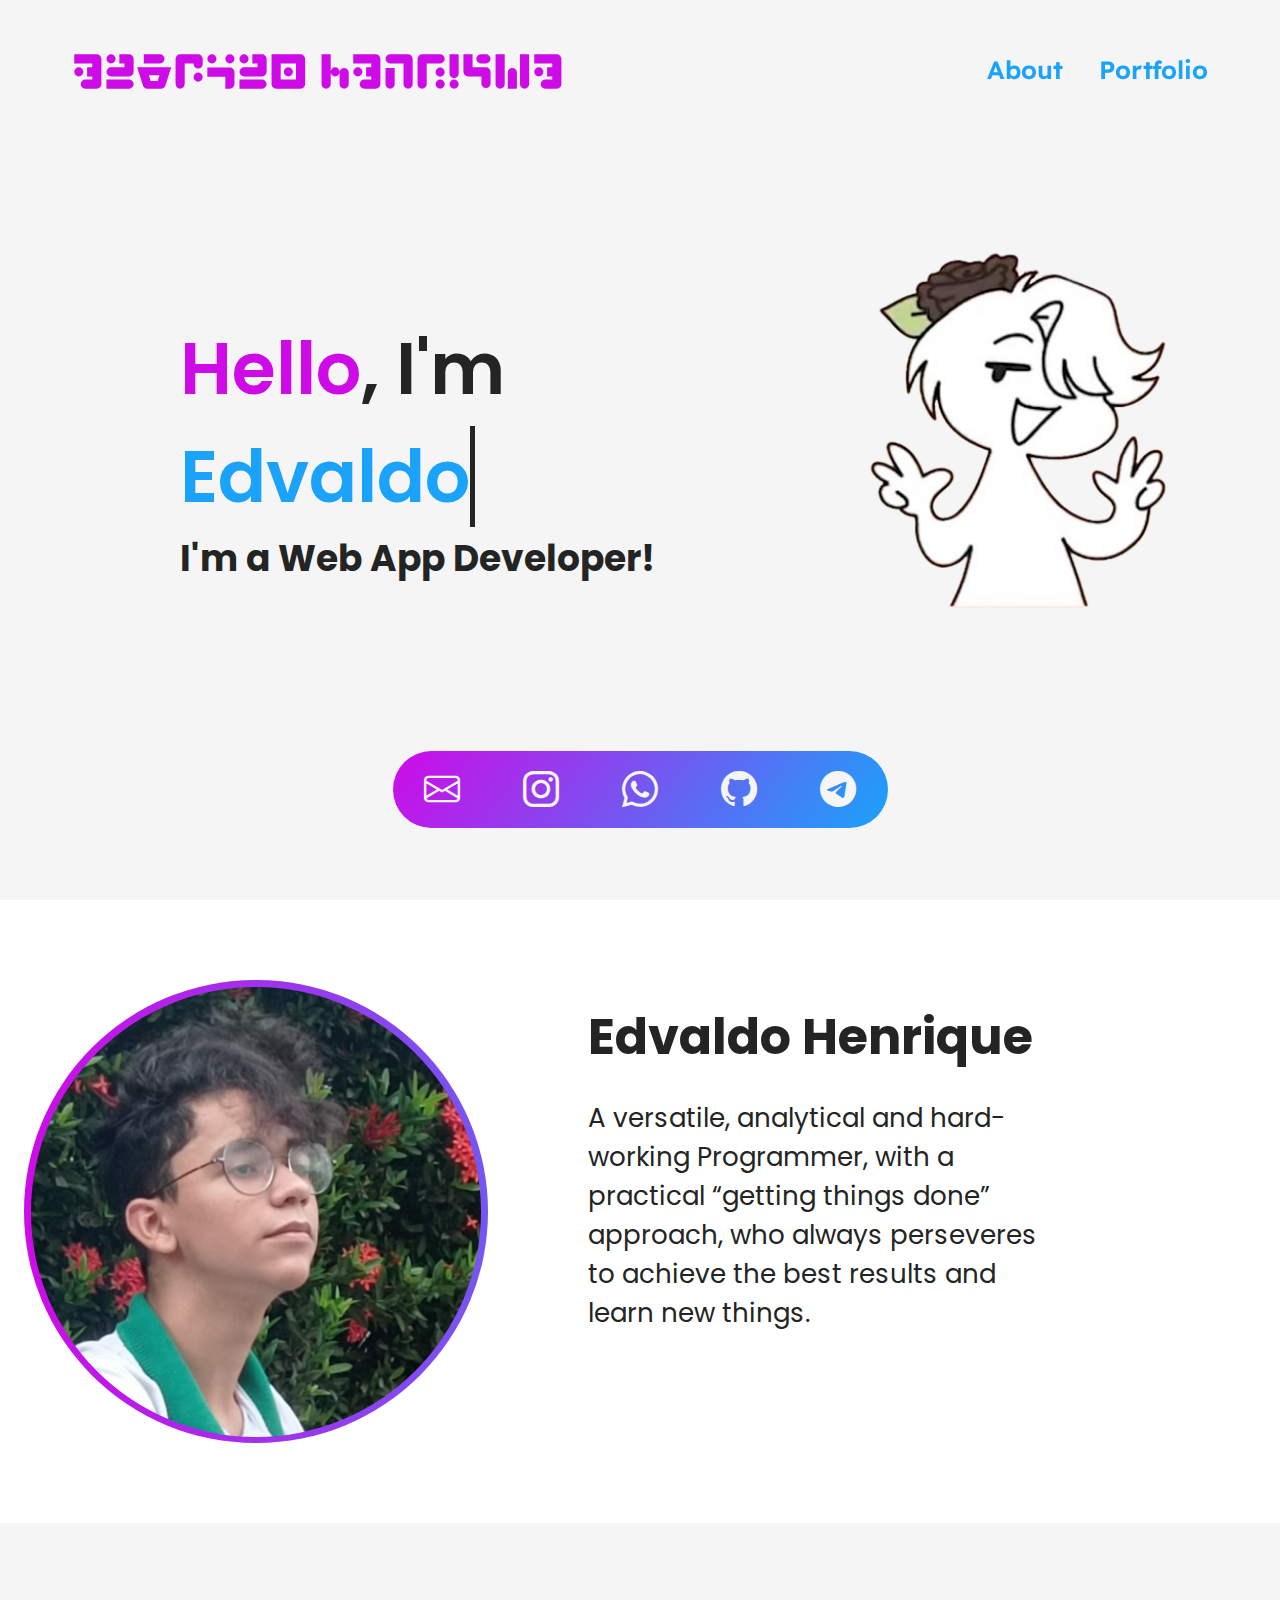
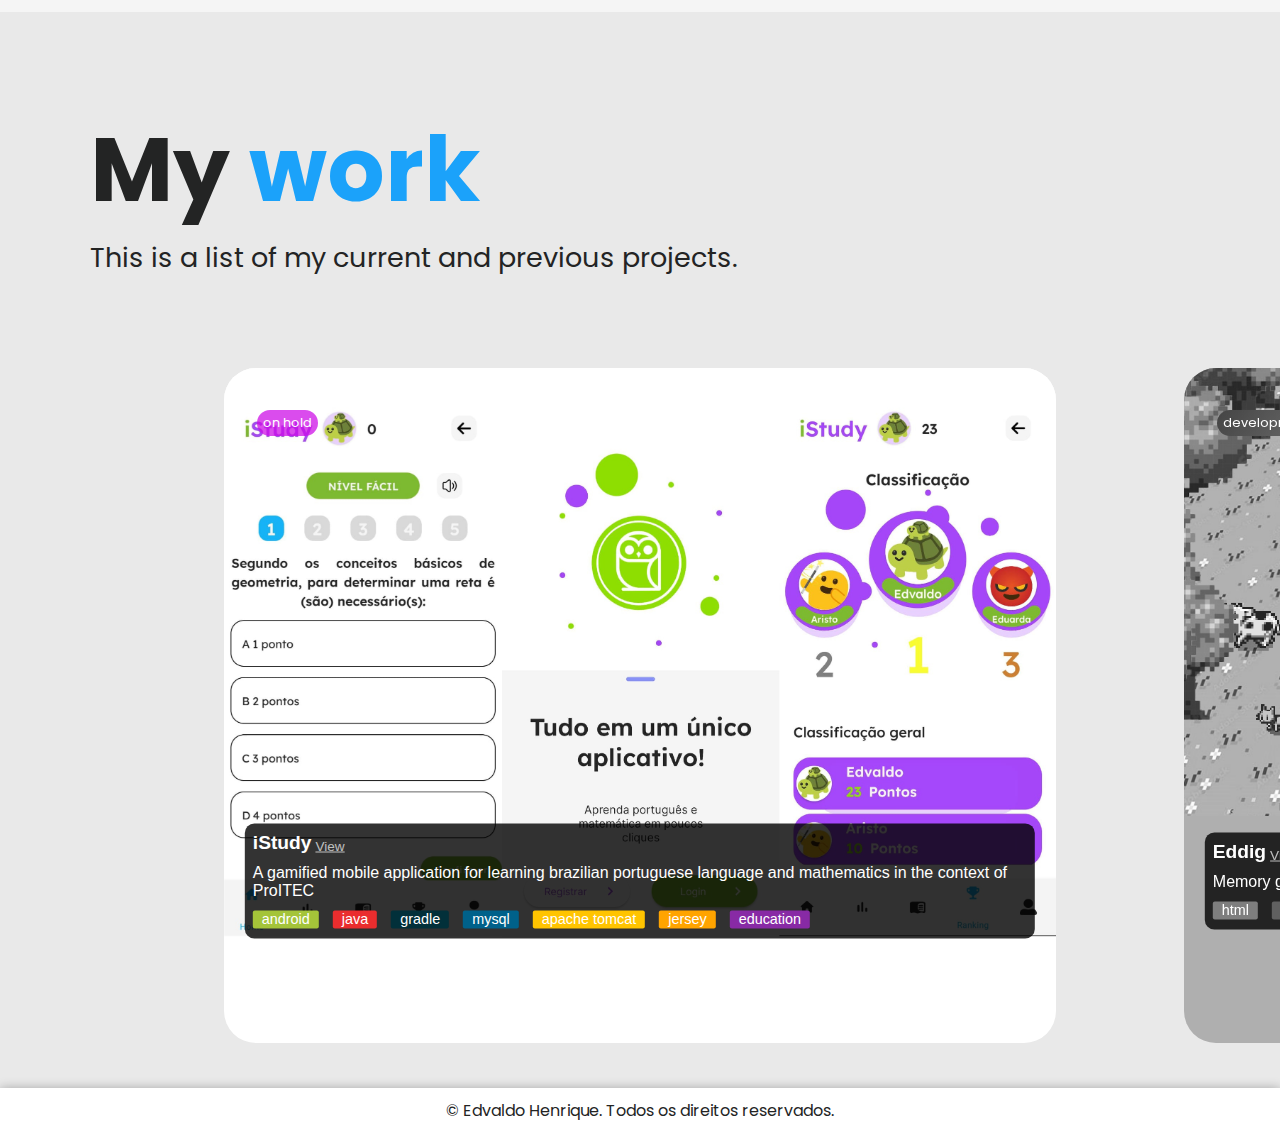
==== index.html @ 1443714c "portfolio" ====
<!DOCTYPE html>
<html lang="pt">

<head>
    <meta charset="UTF-8">
    <meta http-equiv="X-UA-Compatible" content="IE=edge">
    <meta name="viewport" content="width=device-width, initial-scale=1.0">
    <link rel="stylesheet" href="css/indexStyle.css">
    <link rel="stylesheet" href="css/mobileStyle.css">
    <link rel="stylesheet" href="https://cdn.jsdelivr.net/npm/bootstrap-icons@1.11.2/font/bootstrap-icons.min.css">
    <title>Edvaldo Henrique</title>
</head>

<body>
    <header class="header-container">
        <h1><a href="#">EDVALDO HENRIQUE</a></h1>
        <nav>
            <ul>
                <li><a href="#about">About</a></li>
                <li><a href="#portfolio">Portfolio</a></li>
                <!-- <li><a href="files/EdvaldoHenriqueCV.pdf" download="EdvaldoHenriqueCV.pdf">Curriculum Vitae</a></li> -->
            </ul>
        </nav>
    </header>
    <div class="bode">
        <div class="ini">
            <div class="social">
                <div class="container">
                    <div class="row">
                        <div class="col">
                            <a href="https://mail.google.com/mail/u/0/?view=cm&fs=1&to=edvaldohenriqueceu@gmail.com"
                                target="_blank"><i class="bi bi-envelope"></i></a>
                        </div>
                        <div class="col">
                            <a href="https://www.instagram.com/eddy.justeddy/" target="_blank"><i
                                    class="bi bi-instagram"></i></a>
                        </div>
                        <div class="col">
                            <a href="https://wa.me/5584998025665" target="_blank"><i class="bi bi-whatsapp"></i></a>
                        </div>
                        <div class="col">
                            <a href="https://github.com/edvaldinhs" target="_blank"><i class="bi bi-github"></i></a>
                        </div>
                        <div class="col">
                            <a href="https://t.me/Edvaldinhs" target="_blank"><i class="bi bi-telegram"></i></a>
                        </div>
                    </div>
                </div>
            </div>
            <div class="ttContainer">
                <div class="twContainer">
                    <span class="text first-text"><span class="text-purple">Hello</span>, I'm </span><span
                        class="text sec-text">Edvaldo</span>
                    <h2>I'm a Web App Developer!</h2>
                </div>
            </div>
            <div class="otContainer">
                <div class="draw">
                    <img src="img/eu.png" alt="draw">
                </div>
            </div>
        </div>
        <div class="about">
            <div class="photo">
                <div class="circular-border custom-bg-gradient">
                    <div class="circular-image">
                        <img src="img/edvaldo.jpg" alt="Circular Image">
                    </div>
                </div>
            </div>
            <div class="descricao" id="about">
                <div class="centro">
                    <h1>Edvaldo Henrique</h2>
                        <br>
                        <p>A versatile, analytical and hard-working Programmer, with a practical “getting things done”
                            approach, who always perseveres to achieve the best results and learn new things.</p>
                </div>
            </div>
        </div>
    </div>
    <div class="LangAndTools">
        <img class="lazy fade-in" alt="Java"
            data-src="https://cdn.jsdelivr.net/gh/devicons/devicon/icons/java/java-original.svg" draggable="false" />
        <img class="lazy fade-in" alt="Spring"
            data-src="https://cdn.jsdelivr.net/gh/devicons/devicon/icons/spring/spring-original.svg"
            draggable="false" />
        <img class="lazy fade-in" alt="Git"
            data-src="https://cdn.jsdelivr.net/gh/devicons/devicon/icons/git/git-original.svg" draggable="false" />
        <img class="lazy fade-in" alt="Android"
            data-src="https://cdn.jsdelivr.net/gh/devicons/devicon/icons/android/android-original.svg"
            draggable="false" />
        <img class="lazy fade-in" alt="Html"
            data-src="https://cdn.jsdelivr.net/gh/devicons/devicon/icons/html5/html5-original.svg" draggable="false" />
        <img class="lazy fade-in" alt="Css"
            data-src="https://cdn.jsdelivr.net/gh/devicons/devicon/icons/css3/css3-original.svg" draggable="false" />
        <img class="lazy fade-in" alt="JavaScript"
            data-src="https://cdn.jsdelivr.net/gh/devicons/devicon/icons/javascript/javascript-original.svg"
            draggable="false" />
        <img class="lazy fade-in" alt="MySQL"
            data-src="https://cdn.jsdelivr.net/gh/devicons/devicon/icons/mysql/mysql-original.svg" draggable="false" />
        <img class="lazy fade-in" alt="Gradle"
            data-src="https://cdn.jsdelivr.net/gh/devicons/devicon@latest/icons/gradle/gradle-original.svg" draggable="false" />
    </div>
    <div class="bode2">
        <div class="container" id="portfolio">
            <h1>My <span class="text-lightBlue">work</span></h1>
            <p>This is a list of my current and previous projects.</p>
        </div>
        <div class="horizontal-carousel">
            <ul>
                <li>
                    <div class="item" style="background: #fff;">
                        <div class="i-status on-hold">on hold</div>
                        <div class="i-description">
                            <div style="display: flex;">
                            <h4>iStudy</h4><a href="https://github.com/edvaldinhs/iStudy" target="_blank">View</a>
                            </div>
                            <p>A gamified mobile application for learning brazilian portuguese language and mathematics in the context of ProITEC</p>
                            <div class="tags">
                                <span class="tag" style="background-color: #A4C439;">android</span>
                                <span class="tag" style="background-color: #EA2D2E;">java</span>
                                <span class="tag" style="background-color: #02303A;">gradle</span>
                                <span class="tag" style="background-color: #00618A;">mysql</span>
                                <span class="tag" style="background-color: #FFC400;">apache tomcat</span>
                                <span class="tag" style="background-color: #FFA400;">jersey</span>
                                <span class="tag" style="background-color: #882AA5;">education</span>
                            </div>
                        </div>
                        <img src="img/istudy.jpg" alt="istudy">
                    </div>
                </li>
                <li>
                    <div class="item" style="background: #8DC43F;">
                        <div class="i-status in-development">development</div>
                        <div class="i-description">
                            <div style="display: flex;">
                            <h4>Eddig</h4><a href="https://github.com/edvaldinhs/eddig-django" target="_blank">View</a>
                            </div>
                            <p>Memory game</p>
                            <div class="tags">
                                <span class="tag" style="background-color: #F16529;">html</span>
                                <span class="tag" style="background-color: #BF4080;">sass</span>
                                <span class="tag" style="background-color: #33A9DC;">css</span>
                                <span class="tag" style="background-color: #F0DB4F">javascript</span>
                                <span class="tag" style="background-color: #3A7BAC">python</span>
                                <span class="tag" style="background-color: #0C4B33">django</span>
                            </div>
                        </div>
                        <img src="img/eddig.png" alt="eddig">
                    </div>
                </li>
                <li>
                    <div class="item" style="background: #1A1A1A;">
                        <div class="i-status on-hold">on hold</div>
                        <div class="i-description">
                            <div style="display: flex;">
                            <h4>Turtomo</h4><a href="https://github.com/edvaldinhs/TurTomo" target="_blank">View</a>
                            </div>
                            <p>A mobile application for the organization of objects based on local</p>
                            <div class="tags">
                                <span class="tag" style="background-color: #A4C439;">android</span>
                                <span class="tag" style="background-color: #EA2D2E;">java</span>
                                <span class="tag" style="background-color: #02303A;">gradle</span>
                                <span class="tag" style="background-color: #F6820C;">firebase</span>
                            </div>
                        </div>
                        <img src="img/turtomo.jpg" alt="turtomo">
                    </div>
                </li>
                <li>
                    <div class="item" style="background: #fff;">
                        <div class="i-status is-completed">completed</div>
                        <div class="i-description">
                            <div style="display: flex;">
                            <h4>Informatic Technician</h4>
                            </div>
                            <p>Informatic Technician formation at IFRN - Campus Santa Cruz</p>
                            <div class="tags">
                                <span class="tag" style="background-color: #EA2D2E;">java</span>
                                <span class="tag" style="background-color: #00618A;">mysql</span>
                                <span class="tag" style="background-color: #F16529;">html</span>
                                <span class="tag" style="background-color: #33A9DC;">css</span>
                                <span class="tag" style="background-color: #F0DB4F">javascript</span>
                                <span class="tag" style="background-color: #77BC1F">springboot</span>
                                <span class="tag" style="background-color: #7DDFFF">react</span>
                            </div>
                        </div>
                        <img src="img/diploma.png" alt="diploma">
                    </div>
                </li>
                <li>
                    <div class="item" style="background: #fff;">
                        <div class="i-status is-active">active</div>
                        <div class="i-description">
                            <div style="display: flex;">
                            <h4>...Studying</h4>
                            </div>
                            <p>Currently studying Computer Science at UFRN</p>
                            <div class="tags">
                                <span class="tag" style="background-color: #EA2D2E;">1st period</span>
                            </div>
                        </div>
                        <img src="" alt="">
                    </div>
                </li>
            </ul>
        </div>
    </div>
    <footer>
        <div class="copyright">
            <p>&copy; Edvaldo Henrique. Todos os direitos reservados.</p>
        </div>
    </footer>
    <script type="module" src="https://unpkg.com/ionicons@7.1.0/dist/ionicons/ionicons.esm.js"></script>
    <script nomodule src="https://unpkg.com/ionicons@7.1.0/dist/ionicons/ionicons.js"></script>
    <script src="js/indexJs.js"></script>
</body>

</html>
---- css/indexStyle.css ----
@import url('https://fonts.googleapis.com/css?family=Poppins:200,300,400,500,600,700,800,900');

* {
  margin: 0;
  padding: 0;
  box-sizing: border-box;
  color: #232424;
  font-family: 'Poppins', sans-serif;
}

@font-face {
  font-family: Against;
  src: url(/font/against\ regular.ttf);
}

@font-face {
  font-family: Lexend-SemiBold;
  src: url(/font/Lexend-SemiBold.ttf);
}

@font-face {
  font-family: Stray-Regular;
  src: url(/font/Stray-Regular.otf);
}

.bg-gradientLa {
  background: rgb(206, 11, 231);
  background: linear-gradient(45deg, rgba(206, 11, 231, 1) 0%, rgba(27, 162, 250, 1) 100%);
}

.bg-gradientDo {
  background: rgb(206, 11, 231);
  background: linear-gradient(225deg, rgba(206, 11, 231, 1) 0%, rgba(27, 162, 250, 1) 100%);
}

.bg-gradientRe {
  background: rgb(206, 11, 231);
  background: linear-gradient(315deg, rgba(206, 11, 231, 1) 0%, rgba(27, 162, 250, 1) 100%);
}

.bode {
  margin: 0;
  align-items: center;
  justify-content: center;
  position: relative;
}

.hidden-header {
  display: none;
  top: -100px;
}

.text-purple {
  color: #CE0BE7;
}

.text-lightBlue {
  color: #1BA2FA;
}

.custom-bg-purple {
  background-color: #CE0BE7;
}

.custom-bg-gradient {
  background: linear-gradient(to right, #CE0BE7, #1BA2FA);
  background-size: 200% 100%;
  animation: gradientAnimation 4s linear infinite;
}

@keyframes gradientAnimation {
  0% {
    background-position: 100% 0;
  }

  50% {
    background-position: 0 0;
  }

  100% {
    background-position: 100% 0;
  }
}

.header-container {
  position: fixed;
  width: 100%;
  z-index: 2;
  display: flex;
  justify-content: space-between;
  align-items: center;
  margin-top: 4vh;
  padding-left: 8vh;
  padding-right: 8vh;
  transition: top 0.5s;
  top: -100px;
}

.header-container.show-header {
  top: 0;
}

.header-container.sticky {
  top: -100px;
}

.header-container h1 {
  display: inline;
  font-size: 5vh;
}

.header-container h1 a {
  text-decoration: none;
  font-family: Stray-Regular;
  color: #CE0BE7;
}

.header-container nav {
  display: inline-block;
}

.header-container ul {
  list-style: none;
}

.header-container li {
  display: inline;
  margin-left: 4vh;
}

.header-container li a {
  font-family: Lexend-SemiBold;
  font-size: 2.8vh;
  text-decoration: none;
  color: #1BA2FA;
}

.header-container li a:hover {
  text-decoration: underline;
  text-underline-offset: 4px;
  text-decoration-thickness: 2px;
}

.header-container ul {
  list-style-type: none;
  overflow: hidden;
}

.header-container li {
  float: left;
}

.ini {
  height: 100vh;
  width: 100%;
  background: #f5f5f5;
  display: flex;
  position: relative;
  z-index: 1;
}

.ini .ttContainer {
  display: flex;
  flex-wrap: wrap;
  height: 100%;
  width: 60%;
  max-width: 100%;
  background: #f5f5f5;
  padding-left: 20vh;
}

.twContainer {
  display: inline-block;
  margin-top: auto;
  margin-bottom: auto;
}

.twContainer .text {
  position: relative;
  color: #232424;
  font-size: 8vh;
  font-weight: 600;
}

.twContainer .text.first-text {
  color: #232424;
}

.text.sec-text {
  border-right: 5px solid #232424;
  color: #1BA2FA;
  animation:
    cursor 1s step-end infinite;
}

@keyframes cursor {
  50% {
    border-color: transparent;
  }
}

.ini .ttContainer h1 {
  width: 100%;
  text-align: start;
  font-size: 8vh;
}

.ini .ttContainer h2 {
  width: 100%;
  text-align: start;
  font-size: 5vh;
}

.ini .otContainer {
  display: flex;
  flex-wrap: wrap;
  height: 100%;
  width: 40%;
  max-width: 100%;
  background: #f5f5f5;
}

.draw {
  width: 45vh;
  height: 45vh;
  margin: auto;
}

.draw img {
  width: 100%;
  height: auto;
}

.social {
  position: absolute;
  width: 100%;
  height: fit-content;
  bottom: 0;
  margin-bottom: 8vh;
  z-index: 2;
}

.social .container {
  height: fit-content;
  background: rgb(206, 11, 231);
  background: linear-gradient(125deg, rgba(206, 11, 231, 1) 0%, rgba(27, 162, 250, 1) 100%);
  width: fit-content;
  border-radius: 100px;
  margin: 0;
  margin-left: auto;
  margin-right: auto;
}

.social .row {
  display: flex;
  justify-content: center;
}

.social .col {
  height: fit-content;
  margin: 1.2vh;
  margin-left: 3.5vh;
  margin-right: 3.5vh;
}

.social .col a {
  display: flex;
  height: fit-content;
  justify-content: center;
}

.social i {
  font-size: 4vh;
  color: #f5f5f5;
}

.bode .about {
  height: fit-content;
  width: 100%;
  display: flex;
  text-align: center;
  justify-content: center;
  align-items: center;
}

.circular-border {
  width: 51.5vh;
  height: 51.5vh;
  border-radius: 50%;
  display: flex;
}

.circular-image {
  width: 50vh;
  height: 50vh;
  border-radius: 50%;
  overflow: hidden;
  margin: auto;
}

.circular-image img {
  width: 100%;
  height: 100%;
  object-fit: cover;
}

.descricao {
  height: 100%;
  width: 60%;
  padding: 100px;
  display: flex;
  text-align: center;
  justify-content: center;
  align-items: center;
}

.centro {
  text-align: start;
  margin-bottom: 10vh;
}

.descricao h1 {
  font-size: 5.5vh;
}

.descricao p {
  margin-right: 10vh;
  font-size: 2.9vh;
}

.social.container {
  display: flex;
  flex-wrap: wrap;
  margin-bottom: 8em;
}

.LangAndTools {
  width: 100%;
  padding: 1.5em 0 1.5em 0;
  height: fit-content;
  display: flex;
  background-color: #F5F5F5;
  box-sizing: border-box;
}

.LangAndTools img {
  width: 5vw;
  margin: auto;
}

.fade-in {
  opacity: 0;
  transition: opacity 0.5s ease-in-out;
}

.fade-in.show {
  opacity: 1;
}

.bode2 {
  background: #E9E9E9;
  min-height: 100vh;
}

.bode2 .container {
  position: relative;
  width: 100%;
  padding: 10vh;
}

.bode2 .container h1 {
  font-size: 10vh;
}

.bode2 .container p {
  font-size: 3vh;
}


.bode2 .container .top {
  position: relative;
  display: grid;
  grid-template-columns: 1fr 2fr;
  padding-bottom: 0;
}

.horizontal-carousel {
  overflow: hidden;
  width: 100%;
  margin: 0;
}

.horizontal-carousel ul {
  list-style-type: none;
  padding: 0;
  margin: 0;
  display: flex;
  transition: transform 0.3s ease;
}

.horizontal-carousel ul li {
  width: 75vw;
  height: 80vh;
  flex: 0 0 auto;
  transition: transform 0.3s ease;
}

li.selected {
  filter: blur(0);
}

.horizontal-carousel ul li .item {
  width: 65vw;
  height: 75vh;
  background: #fff;
  border-radius: 2em;
  margin: auto;
  cursor: pointer;
  overflow: hidden;
  position: relative;
}

.i-status {
  position: absolute;
  border-radius: 1.8em;
  font-size: .8rem;
  padding: 4px 6px 4px 6px;
  color: #fff;
  bottom: 90%;
  left: 4%;
}

.is-completed {
  background: linear-gradient(125deg, #1BA2FA, #CE0BE7);
  background-size: 200% 100%;
  animation: gradientAnimation 4s linear infinite;
}

.in-development {
  background: linear-gradient(125deg, #CE0BE7, #1BA2FA);
  background-size: 200% 100%;
  animation: gradientAnimation 4s linear infinite;
}

.is-active {
  background-color: #1BA2FA;
}

.is-planning {
  background-color: #1BA2FAbb;
}

.on-hold {
  background-color: #cd0be7bb;
}

.horizontal-carousel ul li .item img {
  width: 100%;
  height: auto;
  display: block;
}

.horizontal-carousel ul li .item .i-description {
  position: absolute;
  top: 76%;
  left: 50%;
  border-radius: .6em;
  transform: translate(-50%, -50%);
  background-color: rgba(0, 0, 0, 0.8);
  color: #fff;
  height: fit-content;
  padding: 8px;
  width: 95%;
  cursor: default;
}

.i-description h4,
.i-description p,
.i-description a,
.i-description .tag {
  font-family: BlinkMacSystemFont, -apple-system, Segoe UI, Roboto, Oxygen, Ubuntu, Cantarell, Fira Sans, Droid Sans, Helvetica Neue, Helvetica, Arial, sans-serif;
  color: #fff;
}

.i-description h4 {
  font-size: 1.2rem;
}

.i-description a {
  margin-top: auto;
  margin-left: 4px;
  color: rgba(255, 255, 255, 0.7);
  font-size: 0.85rem;
  cursor: pointer;
}

.tags {
  margin-top: 0.4rem;
}

.tags .tag {
  border-radius: 2px;
  text-align: center;
  margin: 0 10px 10px 0;
  padding: 0 9px 2px 9px;
  line-height: 1.5;
  font-size: .9rem;
  height: 2em;
  justify-content: center;
  line-height: 1.5;
}

.i-description p {
  margin-top: 0.6rem;
}

footer {
  box-shadow: 0px 0px 10px 0px rgba(0, 0, 0, 0.28);
  padding: 10px 85px 10px 85px;
  margin: 0;
  font-family: "Avenir", Sans-serif;
}

.copyright {
  text-align: center;
  color: #8F8F8E;
  font-family: "Avenir", Sans-serif;
  font-size: 16px;
  font-weight: normal;
  line-height: 25px;
}

.copyright p {
  margin: 0;
}
---- css/mobileStyle.css ----
@media only screen and (max-width: 930px) {
    .header-container * {
      display: none;
    }
  
    .ini {
      height: 100vh;
      width: 100%;
      background: #f5f5f5;
      display: block;
    }
  
    .ini .ttContainer {
      display: flex;
      height: 100%;
      width: 100%;
      max-width: 100%;
      padding: 0 0 38vh 0;
      background: #f5f5f5;
    }
  
    .ini .ttContainer h2 {
      width: 100%;
      text-align: start;
      font-size: 10vw;
    }
  
    .twContainer {
      width: 80%;
      display: inline-block;
      margin: auto;
    }
  
    .twContainer .text {
      position: relative;
      color: #232424;
      font-size: 16vw;
      font-weight: 600;
    }
  
    .twContainer .text.first-text {
      color: #232424;
    }
  
    .text.sec-text {
      border-right: 5px solid #232424;
      color: #1BA2FA;
      animation:
        cursor 1s step-end infinite;
    }
  
    .ini .otContainer {
      display: flex;
      flex-wrap: wrap;
      height: fit-content;
      width: 100%;
      background: #f5f5f5;
      justify-content: center;
    }
  
    .draw {
      position: absolute;
      width: 50vw;
      height: 50vw;
      margin: auto;
      bottom: 0;
      margin-bottom: 9vh;
      z-index: 1;
    }
  
    .draw img {
      width: 100%;
      height: auto;
    }
  
    .social {
      position: absolute;
      width: 100%;
      height: fit-content;
      bottom: 0;
      margin-bottom: 8vh;
      z-index: 2;
    }
  
    .LangAndTools {
      width: 100%;
      padding: 2vw 0 2vw 0;
      height: fit-content;
      display: flex;
      background-color: #F5F5F5;
      box-sizing: border-box;
    }
  
    .LangAndTools img {
      width: 10vw;
      margin: auto;
    }
  
    .social .col {
      margin: 1.2vw;
      margin-left: 5vw;
      margin-right: 5vw;
    }
  
    .bode .about {
      display: block;
      height: fit-content;
    }
  
    .photo {
      margin-bottom: 4vw;
    }
  
    .circular-border {
      width: 51.5vw;
      height: 51.5vw;
      border-radius: 50%;
      display: flex;
      margin: auto;
    }
  
    .circular-image {
      width: 50vw;
      height: 50vw;
      border-radius: 50%;
      overflow: hidden;
      margin: auto;
    }
  
    .descricao {
      padding: 0;
      display: flex;
      justify-content: center;
      width: 80%;
      margin: auto;
    }
  
    .centro {
      text-align: start;
      margin-bottom: 10vh;
    }
  
    .descricao h1 {
      width: min-content;
      font-size: 5.5vh;
      margin: auto;
      line-height: 1.1;
    }
  
    .descricao p {
      width: 100%;
      margin-right: 0;
      font-size: 2.9vh;
    }
  
    .bode2 .container {
      position: relative;
      width: 100%;
      padding: 10vw;
    }
  
    .bode2 .container h1 {
      line-height: 1.1;
    }
  
    .horizontal-carousel ul li .item {
      width: 70vw;
      height: 90vw;
    }
  
    .horizontal-carousel ul li {
      width: 75vw;
      height: 90vw;
    }
  
    .horizontal-carousel ul li .item .i-description {
      position: absolute;
      top: 70%;
      left: 50%;
    }
  
  }
  
  @media only screen and (min-width: 768px) {
    .ini .ttContainer h2 {
      font-size: 4vh;
    }
  
    .twContainer .text {
      font-size: 8vh;
    }
  }
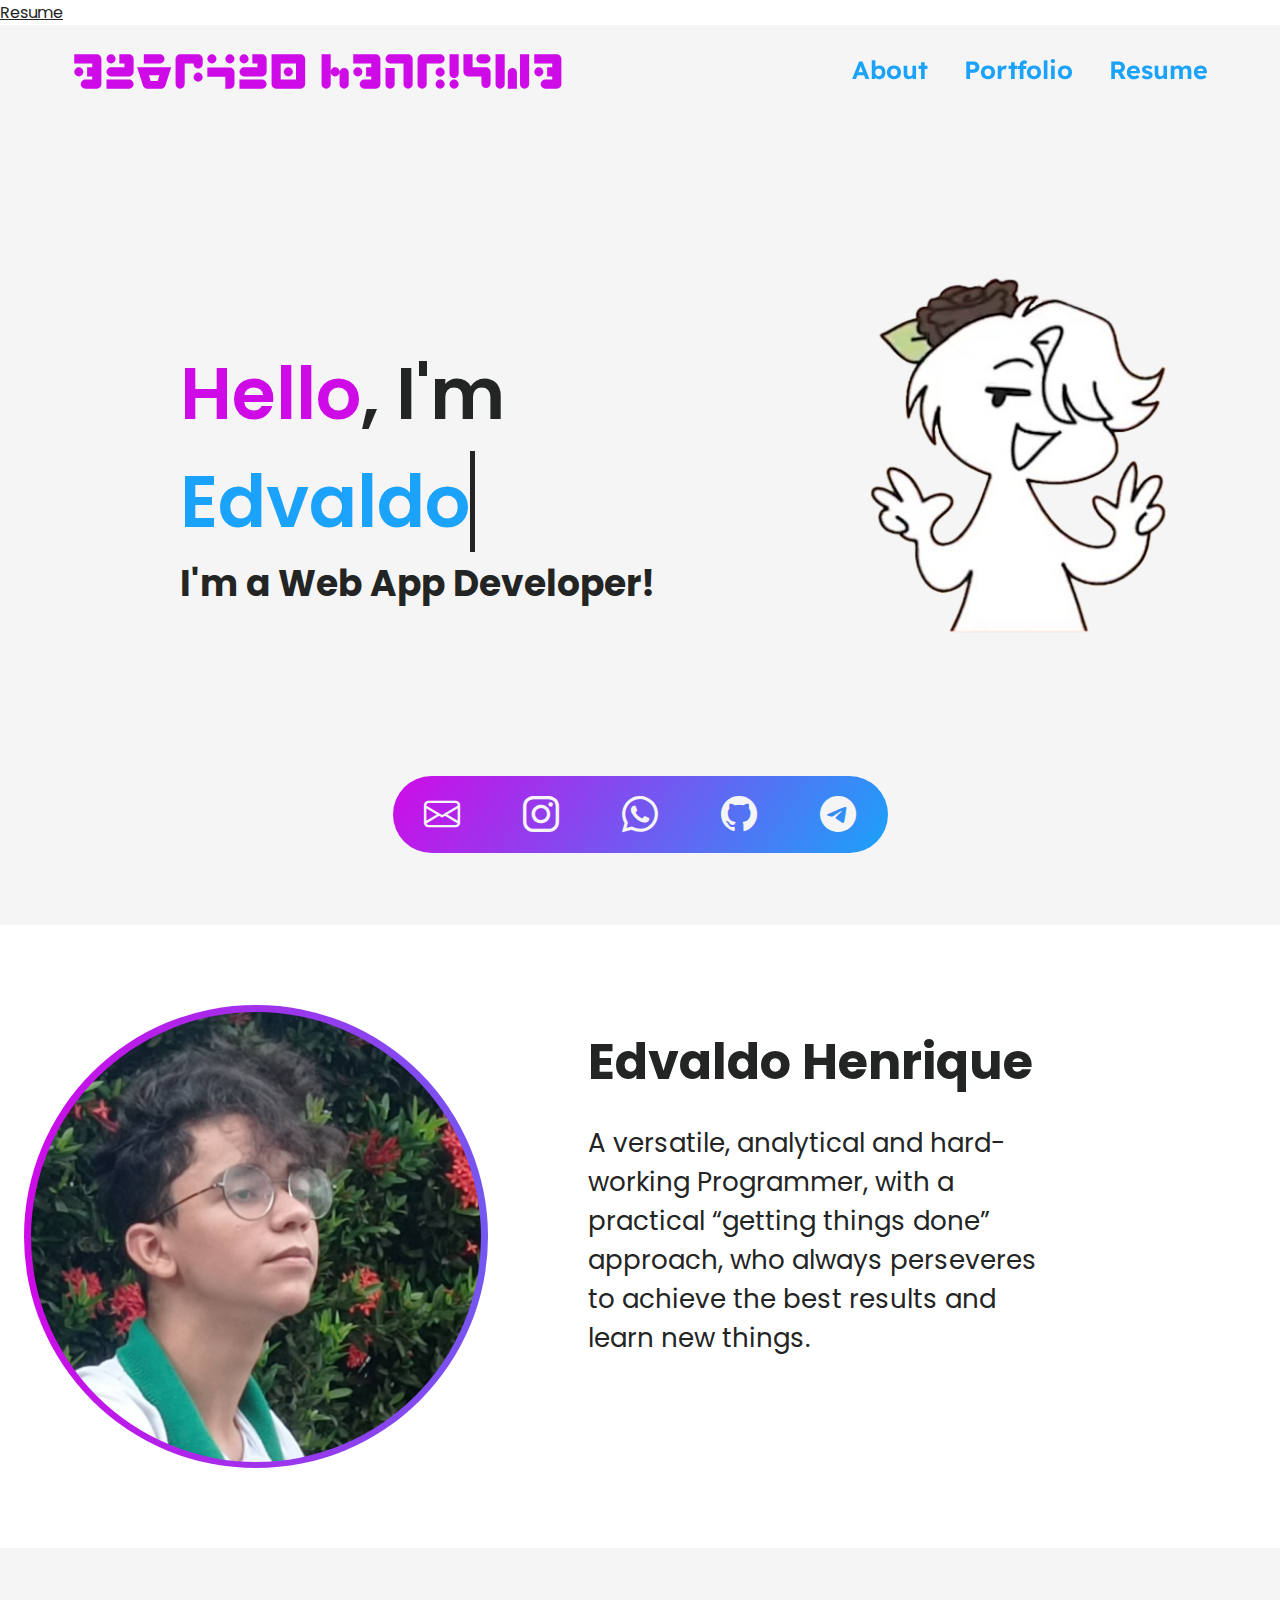
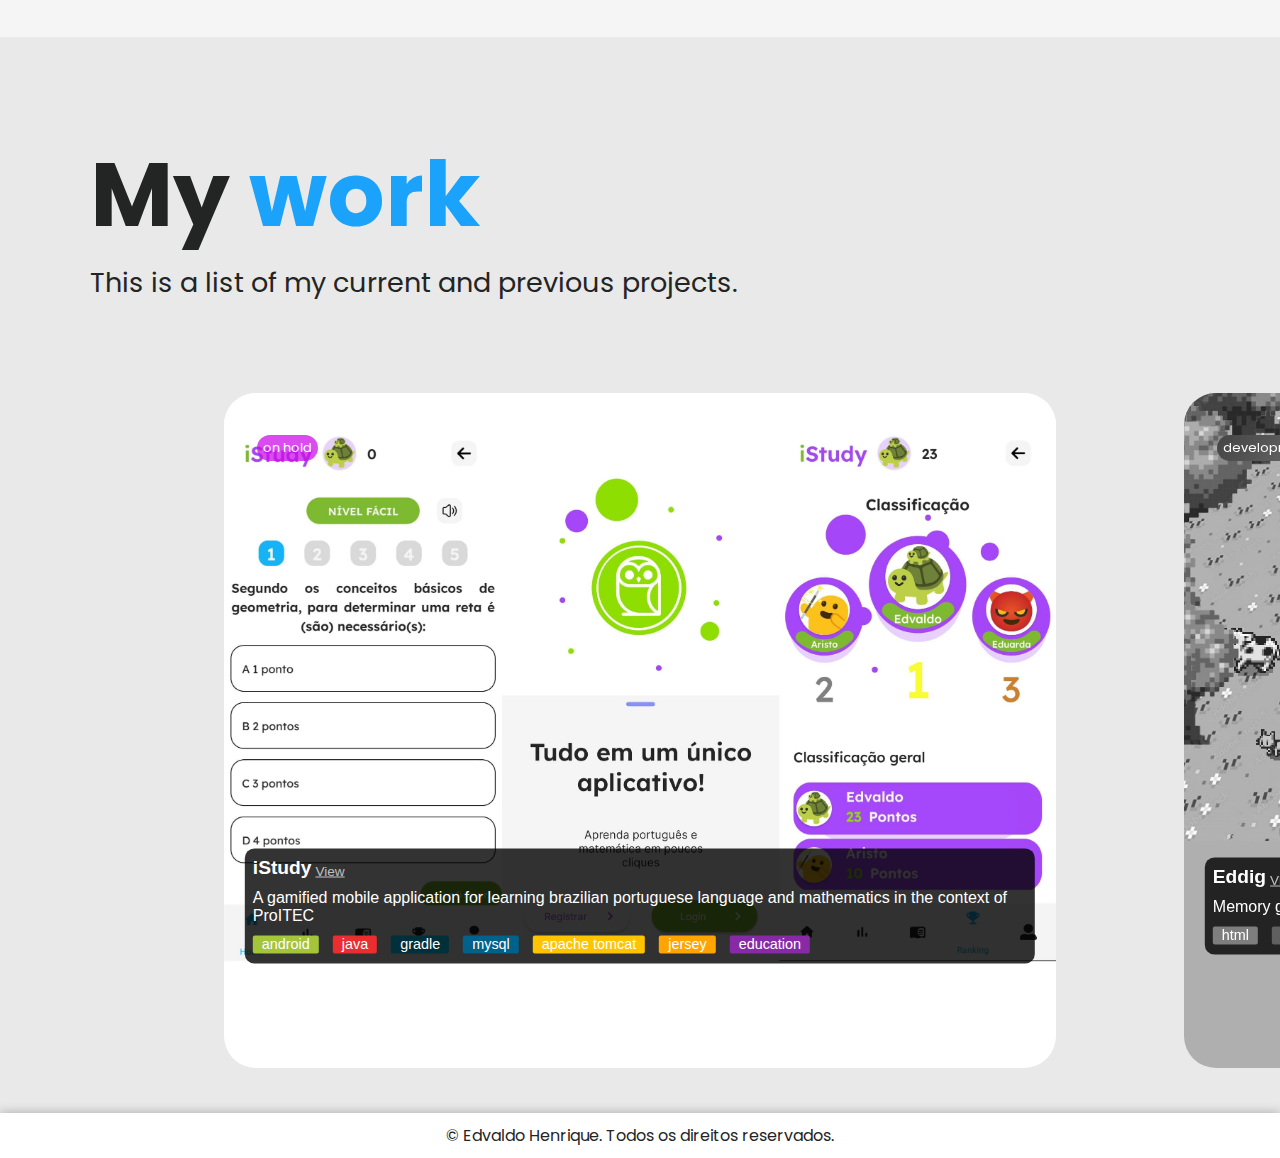
==== commit cd80396e: "Resume added" ====
--- a/index.html
+++ b/index.html
@@ -18,10 +18,22 @@
             <ul>
                 <li><a href="#about">About</a></li>
                 <li><a href="#portfolio">Portfolio</a></li>
-                <!-- <li><a href="files/EdvaldoHenriqueCV.pdf" download="EdvaldoHenriqueCV.pdf">Curriculum Vitae</a></li> -->
+                <li><a href="#" id="resumeLink">Resume</a></li>
             </ul>
         </nav>
     </header>
+    <li><a href="#" id="resumeLink">Resume</a></li>
+    <div id="resumePopup" class="popup">
+        <div class="popup-content">
+            <span class="popup-close" id="closePopup">&times;</span>
+            <h2>Select Resume Language</h2>
+            <div class="button-container">
+                <button class="language-btn" id="ptButton">PT</button>
+                <button class="language-btn" id="enButton">EN</button>
+            </div>
+        </div>
+    </div>
+
     <div class="bode">
         <div class="ini">
             <div class="social">
@@ -99,7 +111,8 @@
         <img class="lazy fade-in" alt="MySQL"
             data-src="https://cdn.jsdelivr.net/gh/devicons/devicon/icons/mysql/mysql-original.svg" draggable="false" />
         <img class="lazy fade-in" alt="Gradle"
-            data-src="https://cdn.jsdelivr.net/gh/devicons/devicon@latest/icons/gradle/gradle-original.svg" draggable="false" />
+            data-src="https://cdn.jsdelivr.net/gh/devicons/devicon@latest/icons/gradle/gradle-original.svg"
+            draggable="false" />
     </div>
     <div class="bode2">
         <div class="container" id="portfolio">
@@ -113,9 +126,10 @@
                         <div class="i-status on-hold">on hold</div>
                         <div class="i-description">
                             <div style="display: flex;">
-                            <h4>iStudy</h4><a href="https://github.com/edvaldinhs/iStudy" target="_blank">View</a>
-                            </div>
-                            <p>A gamified mobile application for learning brazilian portuguese language and mathematics in the context of ProITEC</p>
+                                <h4>iStudy</h4><a href="https://github.com/edvaldinhs/iStudy" target="_blank">View</a>
+                            </div>
+                            <p>A gamified mobile application for learning brazilian portuguese language and mathematics
+                                in the context of ProITEC</p>
                             <div class="tags">
                                 <span class="tag" style="background-color: #A4C439;">android</span>
                                 <span class="tag" style="background-color: #EA2D2E;">java</span>
@@ -134,7 +148,8 @@
                         <div class="i-status in-development">development</div>
                         <div class="i-description">
                             <div style="display: flex;">
-                            <h4>Eddig</h4><a href="https://github.com/edvaldinhs/eddig-django" target="_blank">View</a>
+                                <h4>Eddig</h4><a href="https://github.com/edvaldinhs/eddig-django"
+                                    target="_blank">View</a>
                             </div>
                             <p>Memory game</p>
                             <div class="tags">
@@ -154,7 +169,7 @@
                         <div class="i-status on-hold">on hold</div>
                         <div class="i-description">
                             <div style="display: flex;">
-                            <h4>Turtomo</h4><a href="https://github.com/edvaldinhs/TurTomo" target="_blank">View</a>
+                                <h4>Turtomo</h4><a href="https://github.com/edvaldinhs/TurTomo" target="_blank">View</a>
                             </div>
                             <p>A mobile application for the organization of objects based on local</p>
                             <div class="tags">
@@ -172,7 +187,7 @@
                         <div class="i-status is-completed">completed</div>
                         <div class="i-description">
                             <div style="display: flex;">
-                            <h4>Informatic Technician</h4>
+                                <h4>Informatic Technician</h4>
                             </div>
                             <p>Informatic Technician formation at IFRN - Campus Santa Cruz</p>
                             <div class="tags">
@@ -193,7 +208,7 @@
                         <div class="i-status is-active">active</div>
                         <div class="i-description">
                             <div style="display: flex;">
-                            <h4>...Studying</h4>
+                                <h4>...Studying</h4>
                             </div>
                             <p>Currently studying Computer Science at UFRN</p>
                             <div class="tags">
--- a/css/indexStyle.css
+++ b/css/indexStyle.css
@@ -532,4 +532,61 @@
 
 .copyright p {
   margin: 0;
-}+}
+
+.popup {
+  display: none;
+  position: fixed;
+  top: 0;
+  left: 0;
+  width: 100%;
+  height: 100%;
+  background: rgba(0, 0, 0, 0.5);
+  justify-content: center;
+  align-items: center;
+  z-index: 1000;
+}
+
+.popup-content {
+  background-color: #fff;
+  padding: 20px;
+  border-radius: 8px;
+  text-align: center;
+  width: 300px;
+  box-shadow: 0 4px 8px rgba(0, 0, 0, 0.2);
+}
+
+.popup h2 {
+  font-size: 1.5rem;
+  margin-bottom: 20px;
+}
+
+.button-container {
+  display: flex;
+  justify-content: center;
+  gap: 20px;
+}
+
+.language-btn {
+  background-color: #1BA2FA;
+  color: white;
+  font-size: 1rem;
+  padding: 10px 20px; 
+  border: none;
+  border-radius: 25px;
+  cursor: pointer;
+  transition: background-color 0.3s ease;
+}
+
+.language-btn:hover {
+  background-color: #CE0BE7;
+}
+
+.popup-close {
+  position: absolute;
+  top: 10px;
+  right: 10px;
+  font-size: 1.5rem;
+  cursor: pointer;
+  color: #CE0BE7;
+}
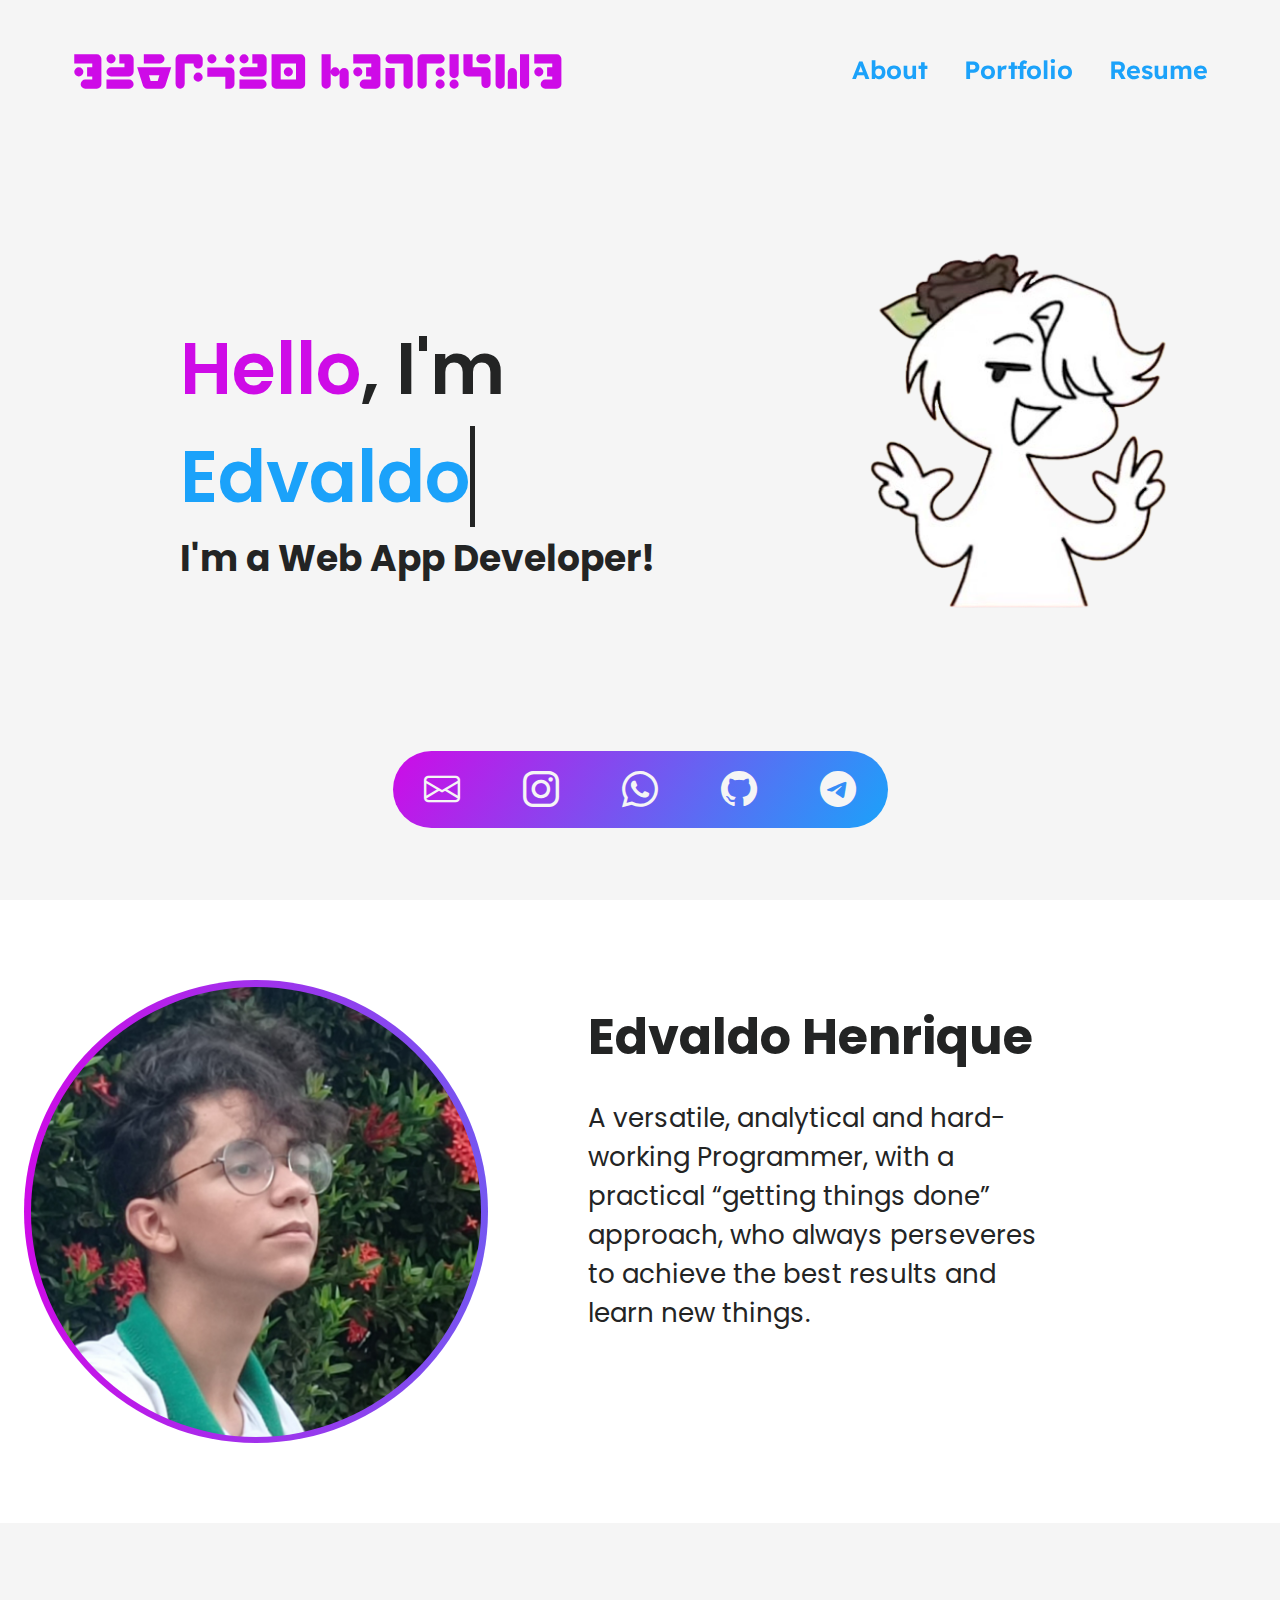
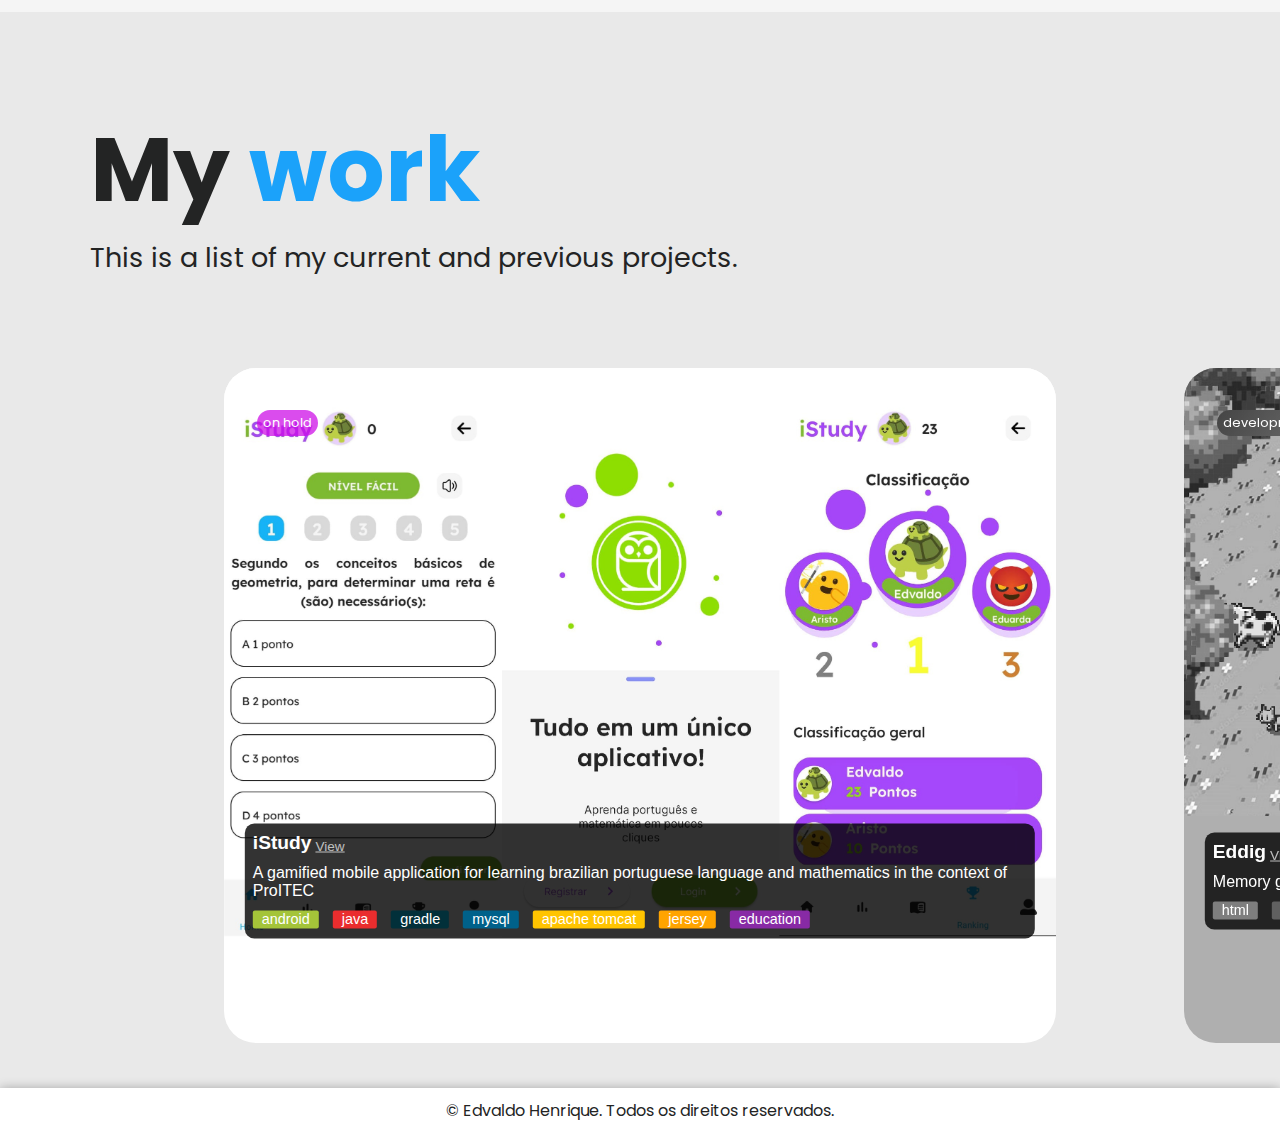
==== commit f5caae5e: "Resume Updates" ====
--- a/index.html
+++ b/index.html
@@ -5,6 +5,7 @@
     <meta charset="UTF-8">
     <meta http-equiv="X-UA-Compatible" content="IE=edge">
     <meta name="viewport" content="width=device-width, initial-scale=1.0">
+    <link rel="icon" type="image/png" href="img/ico.png" />
     <link rel="stylesheet" href="css/indexStyle.css">
     <link rel="stylesheet" href="css/mobileStyle.css">
     <link rel="stylesheet" href="https://cdn.jsdelivr.net/npm/bootstrap-icons@1.11.2/font/bootstrap-icons.min.css">
@@ -22,7 +23,6 @@
             </ul>
         </nav>
     </header>
-    <li><a href="#" id="resumeLink">Resume</a></li>
     <div id="resumePopup" class="popup">
         <div class="popup-content">
             <span class="popup-close" id="closePopup">&times;</span>
